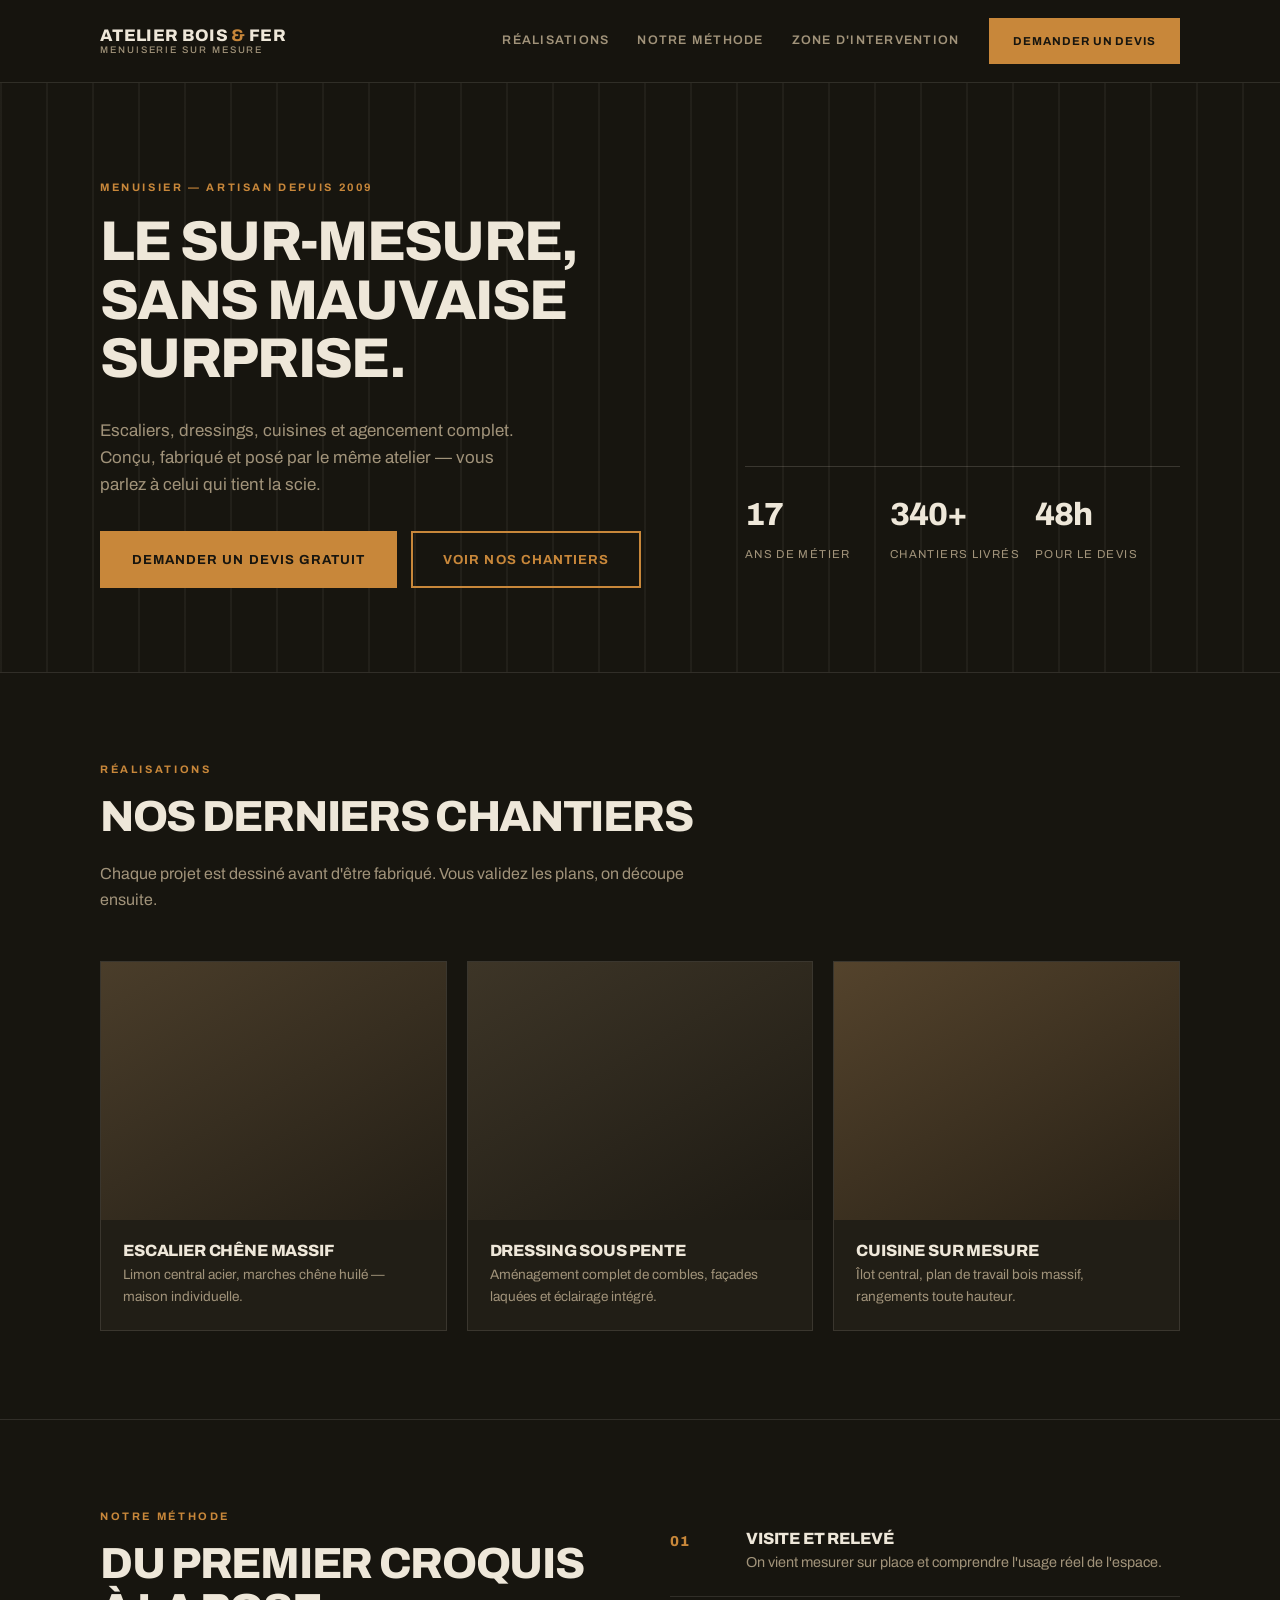
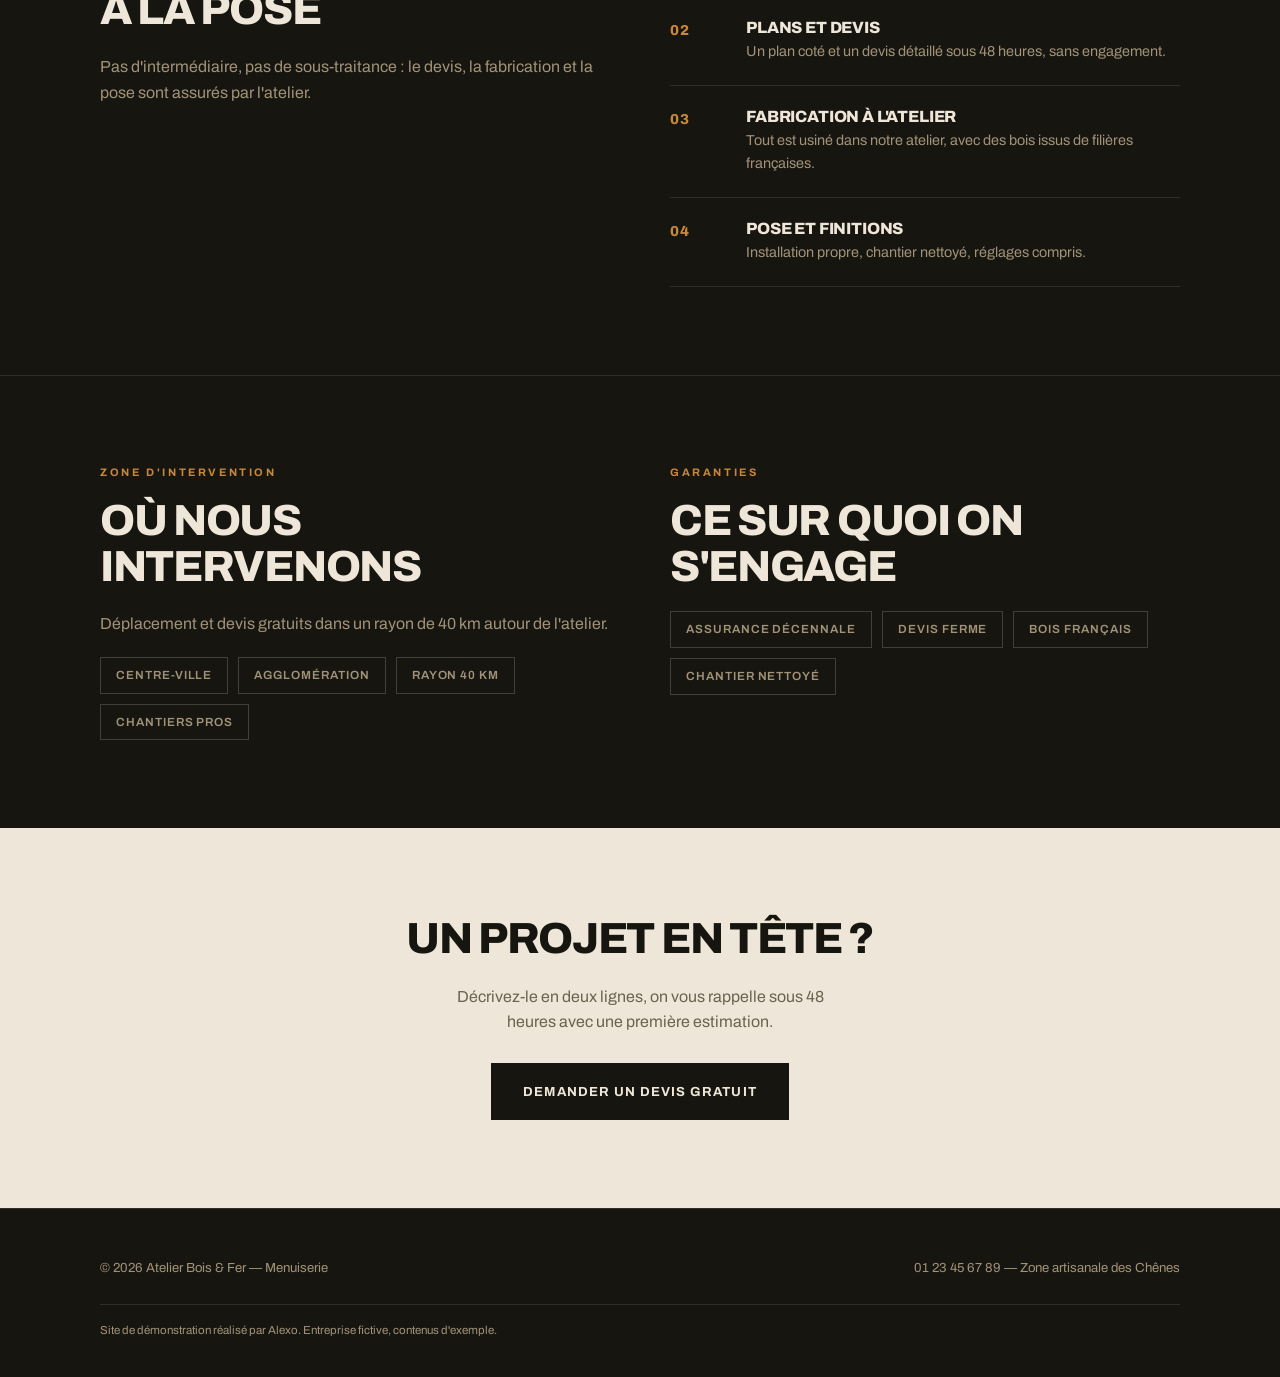
==== demos/artisan/index.html @ 839c4e6f "Initial commit: Alexo showcase site, demos and deployment guide" ====
<!doctype html>
<html lang="fr">
<head>
<meta charset="utf-8" />
<title>Atelier Bois & Fer — Menuiserie sur mesure</title>
<meta name="viewport" content="width=device-width, initial-scale=1" />
<meta name="robots" content="noindex" />
<meta name="description" content="Menuiserie sur mesure — escaliers, dressings, cuisines et agencement. Devis gratuit sous 48h." />
<link rel="preconnect" href="https://fonts.googleapis.com">
<link rel="preconnect" href="https://fonts.gstatic.com" crossorigin>
<link href="https://fonts.googleapis.com/css2?family=Archivo:wght@400;500;700;800&display=swap" rel="stylesheet">
<style>
:root{
  --coal:#17150f; --coal-2:#211e16; --cream:#eee7d9; --cream-2:#d9d0bd;
  --sand:#a1937a; --amber:#c8873a; --amber-dark:#a76f2c;
  --sans:"Archivo","Helvetica Neue",Arial,sans-serif;
}
*{box-sizing:border-box}
body{margin:0;background:var(--coal);color:var(--cream);font-family:var(--sans);font-size:16px;line-height:1.6;-webkit-font-smoothing:antialiased}
h1,h2,h3{font-weight:800;line-height:1.05;margin:0 0 .5em;letter-spacing:-.03em;text-transform:uppercase}
h1{font-size:clamp(2.2rem,4.4vw,3.5rem)}
h2{font-size:clamp(1.8rem,3.4vw,2.8rem)}
h3{font-size:1.02rem;letter-spacing:-.01em}
p{margin:0 0 1em;color:var(--sand)}
a{color:inherit;text-decoration:none}
.wrap{max-width:1140px;margin:0 auto;padding:0 30px}
.label{font-size:.68rem;font-weight:700;letter-spacing:.24em;text-transform:uppercase;color:var(--amber);margin:0 0 16px}

.btn{display:inline-flex;align-items:center;gap:9px;padding:16px 30px;font-weight:700;font-size:.82rem;letter-spacing:.08em;text-transform:uppercase;border:2px solid var(--amber);transition:background .25s,color .25s}
.btn-fill{background:var(--amber);color:var(--coal)}
.btn-fill:hover{background:var(--amber-dark);border-color:var(--amber-dark);color:var(--cream)}
.btn-out{color:var(--amber)}
.btn-out:hover{background:var(--amber);color:var(--coal)}

header{position:sticky;top:0;z-index:20;background:rgba(23,21,15,.92);backdrop-filter:blur(8px);border-bottom:1px solid rgba(238,231,217,.12)}
.bar{display:flex;align-items:center;gap:30px;padding:18px 30px}
.logo{font-weight:800;font-size:1.05rem;letter-spacing:.02em;text-transform:uppercase;line-height:1.15}
.logo em{font-style:normal;color:var(--amber)}
.logo small{display:block;font-size:.6rem;font-weight:500;letter-spacing:.2em;color:var(--sand)}
nav{display:flex;gap:28px;margin-left:auto;font-size:.78rem;font-weight:600;letter-spacing:.1em;text-transform:uppercase;color:var(--sand)}
nav a:hover{color:var(--cream)}
.bar .btn{padding:12px 22px;font-size:.72rem}
@media(max-width:900px){nav{display:none}}

.hero{position:relative;padding:96px 0 84px;overflow:hidden}
/* Motif de lames de bois en fond, sans photo */
.hero::before{content:"";position:absolute;inset:0;background:repeating-linear-gradient(90deg,rgba(238,231,217,.05) 0 2px,transparent 2px 46px);pointer-events:none}
.hero-in{position:relative;display:grid;grid-template-columns:1.15fr .85fr;gap:56px;align-items:end}
.hero p.lead{font-size:1.06rem;max-width:42ch}
.hero-cta{display:flex;gap:14px;flex-wrap:wrap;margin-top:32px}
.stats{display:grid;grid-template-columns:repeat(3,1fr);border-top:1px solid rgba(238,231,217,.16)}
.stats div{padding:22px 0}
.stats b{display:block;font-size:2rem;font-weight:800;letter-spacing:-.03em;color:var(--cream)}
.stats span{font-size:.72rem;letter-spacing:.12em;text-transform:uppercase;color:var(--sand)}
@media(max-width:900px){.hero-in{grid-template-columns:1fr;gap:40px}}

section{padding:88px 0;border-top:1px solid rgba(238,231,217,.12)}
.head{max-width:640px;margin-bottom:48px}

/* Galerie de chantiers en aplats de matière */
.works{display:grid;grid-template-columns:repeat(3,1fr);gap:20px}
.work{background:var(--coal-2);border:1px solid rgba(238,231,217,.12);overflow:hidden;transition:border-color .3s}
.work:hover{border-color:var(--amber)}
.work .img{aspect-ratio:4/3;position:relative;overflow:hidden}
.work .img i{position:absolute;background:var(--sand);opacity:.5}
.work.a .img{background:linear-gradient(150deg,#4a3d2a,#241f16)}
.work.b .img{background:linear-gradient(150deg,#3d3527,#1d1a13)}
.work.c .img{background:linear-gradient(150deg,#54432c,#282116)}
.work .meta{padding:22px}
.work .meta h3{margin-bottom:5px}
.work .meta p{margin:0;font-size:.85rem}
@media(max-width:900px){.works{grid-template-columns:1fr}}

.split{display:grid;grid-template-columns:1fr 1fr;gap:60px;align-items:start}
@media(max-width:900px){.split{grid-template-columns:1fr;gap:40px}}
.steps{list-style:none;margin:0;padding:0;counter-reset:s}
.steps li{counter-increment:s;display:grid;grid-template-columns:56px 1fr;gap:20px;padding:22px 0;border-bottom:1px solid rgba(238,231,217,.12)}
.steps li::before{content:counter(s,decimal-leading-zero);font-weight:800;font-size:.9rem;color:var(--amber);letter-spacing:.06em}
.steps h3{margin-bottom:4px}
.steps p{margin:0;font-size:.9rem}

.zone{display:flex;flex-wrap:wrap;gap:10px;margin-top:20px}
.zone span{font-size:.74rem;font-weight:600;letter-spacing:.08em;text-transform:uppercase;border:1px solid rgba(238,231,217,.2);padding:8px 15px;color:var(--sand)}

.cta{background:var(--cream);color:var(--coal);text-align:center;border:none}
.cta h2{color:var(--coal)}
.cta p{color:#6b6250;max-width:46ch;margin:0 auto 28px}
.cta .btn-fill{border-color:var(--coal);background:var(--coal);color:var(--cream)}
.cta .btn-fill:hover{background:var(--amber);border-color:var(--amber);color:var(--coal)}

footer.site{padding:48px 0 26px;border-top:1px solid rgba(238,231,217,.12);font-size:.82rem;color:var(--sand)}
.foot{display:flex;justify-content:space-between;gap:24px;flex-wrap:wrap}
.demo-note{margin-top:26px;padding-top:16px;border-top:1px solid rgba(238,231,217,.12);font-size:.72rem}
</style>
</head>
<body>

<header>
  <div class="wrap bar">
    <a class="logo" href="#">Atelier Bois <em>&amp;</em> Fer<small>Menuiserie sur mesure</small></a>
    <nav>
      <a href="#realisations">Réalisations</a>
      <a href="#methode">Notre méthode</a>
      <a href="#zone">Zone d'intervention</a>
    </nav>
    <a class="btn btn-fill" href="#devis">Demander un devis</a>
  </div>
</header>

<div class="hero">
  <div class="wrap hero-in">
    <div>
      <p class="label">Menuisier — Artisan depuis 2009</p>
      <h1>Le sur-mesure,<br />sans mauvaise surprise.</h1>
      <p class="lead">Escaliers, dressings, cuisines et agencement complet. Conçu, fabriqué et posé par le même atelier — vous parlez à celui qui tient la scie.</p>
      <div class="hero-cta">
        <a class="btn btn-fill" href="#devis">Demander un devis gratuit</a>
        <a class="btn btn-out" href="#realisations">Voir nos chantiers</a>
      </div>
    </div>
    <div class="stats">
      <div><b>17</b><span>ans de métier</span></div>
      <div><b>340+</b><span>chantiers livrés</span></div>
      <div><b>48h</b><span>pour le devis</span></div>
    </div>
  </div>
</div>

<section id="realisations">
  <div class="wrap">
    <div class="head">
      <p class="label">Réalisations</p>
      <h2>Nos derniers chantiers</h2>
      <p>Chaque projet est dessiné avant d'être fabriqué. Vous validez les plans, on découpe ensuite.</p>
    </div>
    <div class="works">
      <article class="work a"><div class="img"></div><div class="meta"><h3>Escalier chêne massif</h3><p>Limon central acier, marches chêne huilé — maison individuelle.</p></div></article>
      <article class="work b"><div class="img"></div><div class="meta"><h3>Dressing sous pente</h3><p>Aménagement complet de combles, façades laquées et éclairage intégré.</p></div></article>
      <article class="work c"><div class="img"></div><div class="meta"><h3>Cuisine sur mesure</h3><p>Îlot central, plan de travail bois massif, rangements toute hauteur.</p></div></article>
    </div>
  </div>
</section>

<section id="methode">
  <div class="wrap split">
    <div>
      <p class="label">Notre méthode</p>
      <h2>Du premier croquis à la pose</h2>
      <p>Pas d'intermédiaire, pas de sous-traitance : le devis, la fabrication et la pose sont assurés par l'atelier.</p>
    </div>
    <ol class="steps">
      <li><div><h3>Visite et relevé</h3><p>On vient mesurer sur place et comprendre l'usage réel de l'espace.</p></div></li>
      <li><div><h3>Plans et devis</h3><p>Un plan coté et un devis détaillé sous 48 heures, sans engagement.</p></div></li>
      <li><div><h3>Fabrication à l'atelier</h3><p>Tout est usiné dans notre atelier, avec des bois issus de filières françaises.</p></div></li>
      <li><div><h3>Pose et finitions</h3><p>Installation propre, chantier nettoyé, réglages compris.</p></div></li>
    </ol>
  </div>
</section>

<section id="zone">
  <div class="wrap split">
    <div>
      <p class="label">Zone d'intervention</p>
      <h2>Où nous intervenons</h2>
      <p>Déplacement et devis gratuits dans un rayon de 40 km autour de l'atelier.</p>
      <div class="zone">
        <span>Centre-ville</span><span>Agglomération</span><span>Rayon 40 km</span><span>Chantiers pros</span>
      </div>
    </div>
    <div>
      <p class="label">Garanties</p>
      <h2>Ce sur quoi on s'engage</h2>
      <div class="zone">
        <span>Assurance décennale</span><span>Devis ferme</span><span>Bois français</span><span>Chantier nettoyé</span>
      </div>
    </div>
  </div>
</section>

<section class="cta" id="devis">
  <div class="wrap">
    <h2>Un projet en tête ?</h2>
    <p>Décrivez-le en deux lignes, on vous rappelle sous 48 heures avec une première estimation.</p>
    <a class="btn btn-fill" href="#">Demander un devis gratuit</a>
  </div>
</section>

<footer class="site">
  <div class="wrap">
    <div class="foot">
      <span>© 2026 Atelier Bois &amp; Fer — Menuiserie</span>
      <span>01 23 45 67 89 — Zone artisanale des Chênes</span>
    </div>
    <p class="demo-note">Site de démonstration réalisé par Alexo. Entreprise fictive, contenus d'exemple.</p>
  </div>
</footer>

</body>
</html>
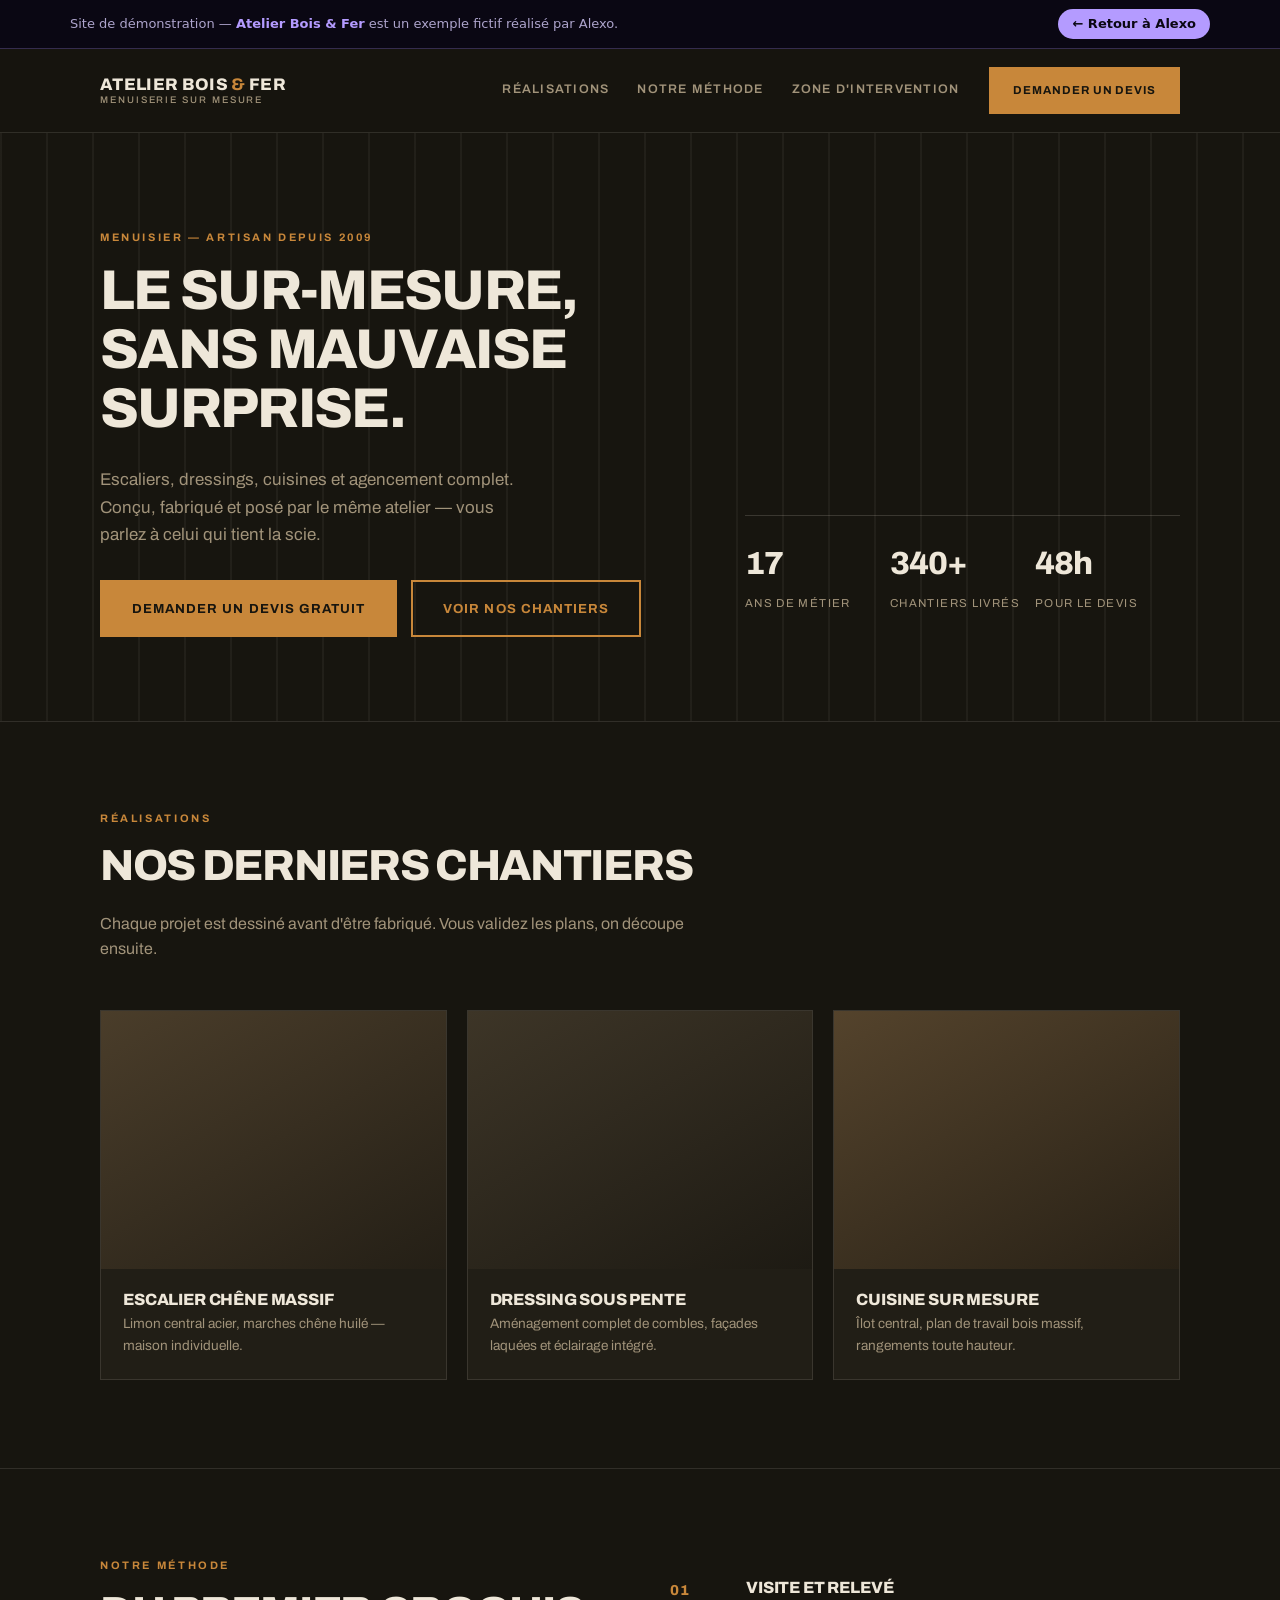
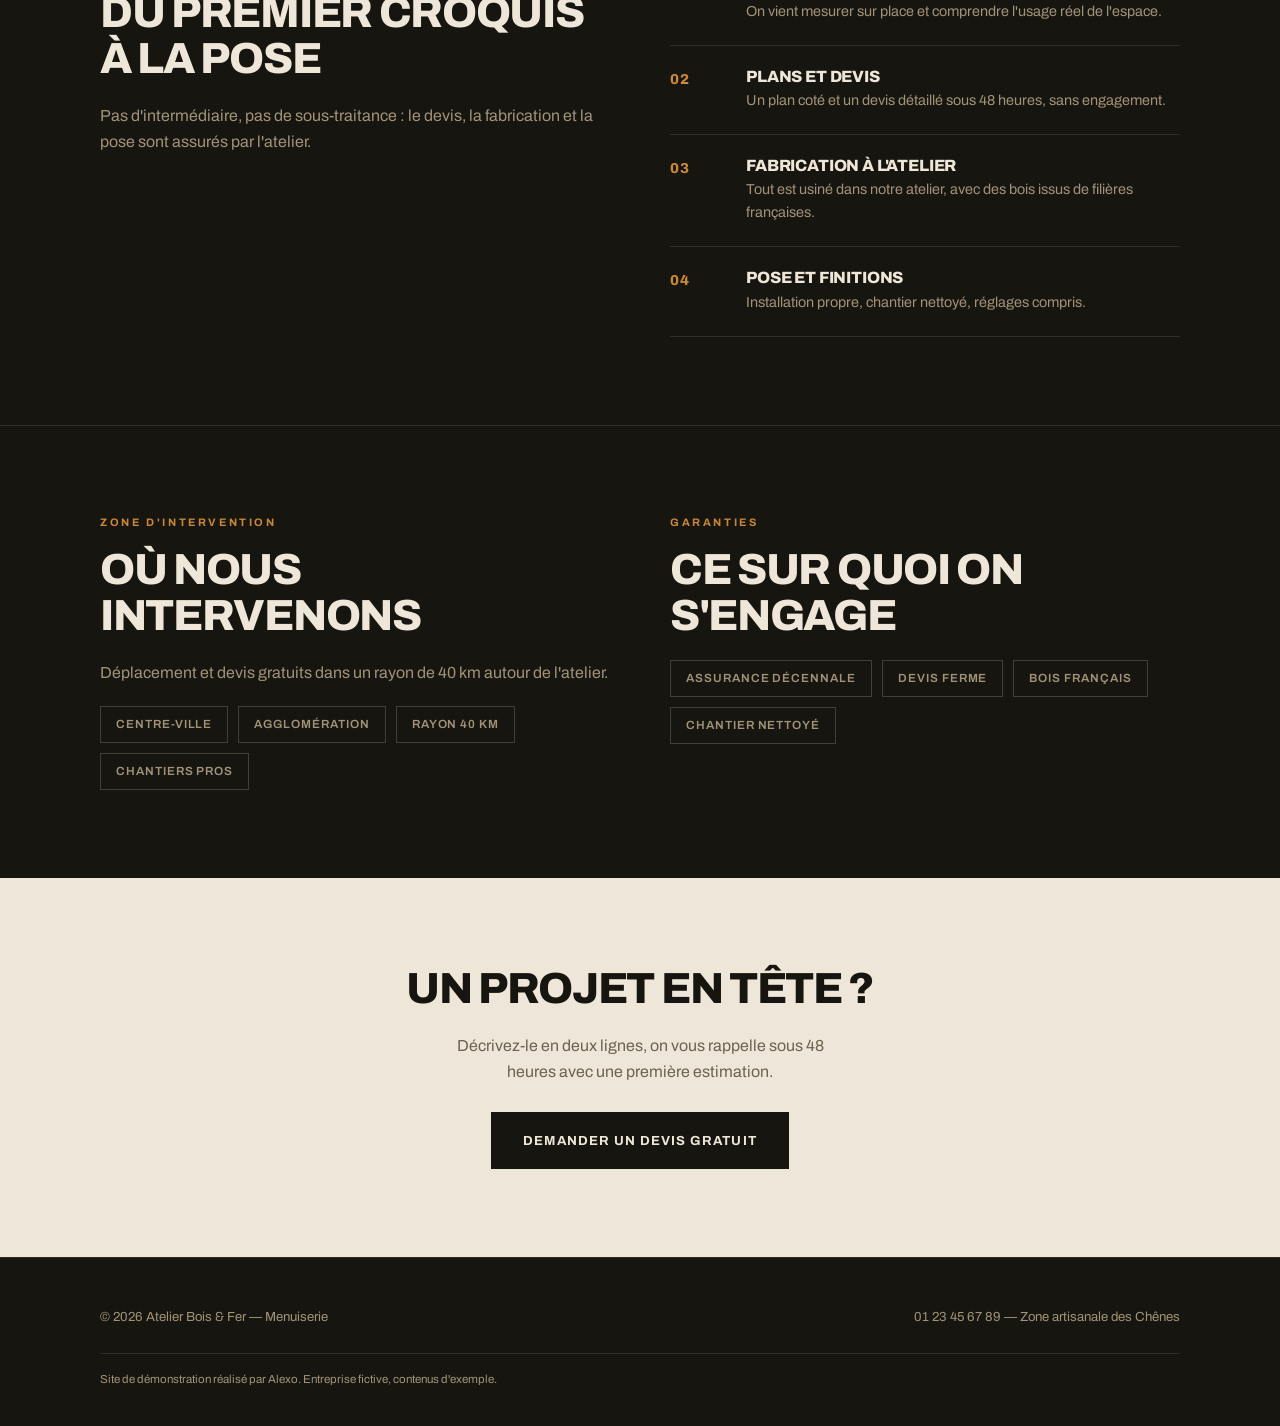
==== commit 106fecc9: "Photo du fondateur, barre flottante, trois offres, citation et correctifs Photo — intègre le portrai" ====
--- a/demos/artisan/index.html
+++ b/demos/artisan/index.html
@@ -95,9 +95,25 @@
 </head>
 <body>
 
-<header>
+<!-- Bandeau de retour Alexo — ajouté pour que le visiteur ne soit jamais
+     bloqué dans une démonstration. Sert aussi à indiquer clairement qu'il
+     s'agit d'un site d'exemple et non d'un vrai cabinet. -->
+<div style="position:sticky;top:0;z-index:9999;background:#0a0713;color:#ece9f7;
+            font:400 13px/1.4 system-ui,-apple-system,'Segoe UI',Roboto,sans-serif;
+            border-bottom:1px solid rgba(180,155,255,.25)">
+  <div style="max-width:1180px;margin:0 auto;padding:9px 20px;display:flex;
+              flex-wrap:wrap;gap:8px 16px;align-items:center;justify-content:space-between">
+    <span style="color:#ada4cc">Site de démonstration — <strong style="color:#b49bff;font-weight:600">Atelier Bois & Fer</strong> est un exemple fictif réalisé par Alexo.</span>
+    <a href="https://alexowebdesign.com/#realisations"
+       style="color:#0a0713;background:#b49bff;text-decoration:none;
+              padding:6px 14px;border-radius:999px;font-weight:600;white-space:nowrap">&#8592; Retour à Alexo</a>
+  </div>
+</div>
+
+
+<header id="top">
   <div class="wrap bar">
-    <a class="logo" href="#">Atelier Bois <em>&amp;</em> Fer<small>Menuiserie sur mesure</small></a>
+    <a class="logo" href="#top">Atelier Bois <em>&amp;</em> Fer<small>Menuiserie sur mesure</small></a>
     <nav>
       <a href="#realisations">Réalisations</a>
       <a href="#methode">Notre méthode</a>
@@ -181,7 +197,7 @@
   <div class="wrap">
     <h2>Un projet en tête ?</h2>
     <p>Décrivez-le en deux lignes, on vous rappelle sous 48 heures avec une première estimation.</p>
-    <a class="btn btn-fill" href="#">Demander un devis gratuit</a>
+    <a class="btn btn-fill" href="#devis">Demander un devis gratuit</a>
   </div>
 </section>
 
